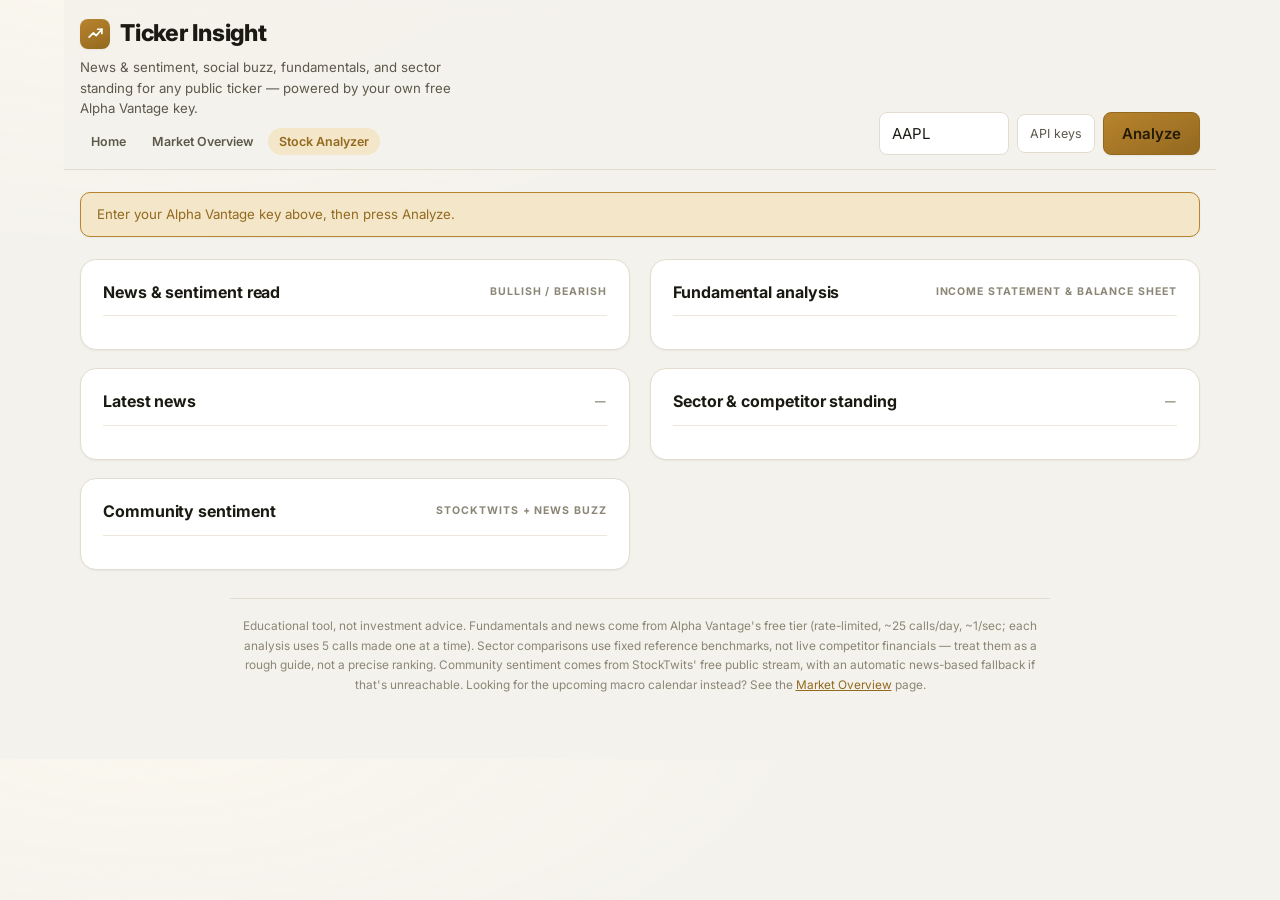
==== analyzer.html @ 5170d6c5 "Add initial Stock Analyzer HTML structure Stock Analyzer page (5 of 6): the ticker search, banner, o" ====
<!doctype html>
<html lang="en">
<head>
<meta charset="utf-8">
<meta name="viewport" content="width=device-width,initial-scale=1">
<title>Stock Analyzer · Ticker Insight</title>
<link rel="preconnect" href="https://fonts.googleapis.com">
<link rel="preconnect" href="https://fonts.gstatic.com" crossorigin>
<link href="https://fonts.googleapis.com/css2?family=Inter:wght@400;500;600;700;800&family=JetBrains+Mono:wght@500;600;700&display=swap" rel="stylesheet">
<link rel="stylesheet" href="style.css">
</head>
<body>
<div class="wrap">

  <div class="topbar">
    <div class="brandline">
      <h1><span class="brand-mark" aria-hidden="true"><svg viewBox="0 0 24 24" fill="none" xmlns="http://www.w3.org/2000/svg"><path d="M3 17L9 11L13 15L21 6" stroke="white" stroke-width="2.4" stroke-linecap="round" stroke-linejoin="round"/><path d="M21 6H15M21 6V12" stroke="white" stroke-width="2.4" stroke-linecap="round" stroke-linejoin="round"/></svg></span>Ticker Insight</h1>
      <p>News &amp; sentiment, social buzz, fundamentals, and sector standing for any public ticker — powered by your own free Alpha Vantage key.</p>
      <nav class="pagenav">
        <a href="index.html">Home</a>
        <a href="overview.html">Market Overview</a>
        <a href="analyzer.html" class="active">Stock Analyzer</a>
      </nav>
    </div>
    <form id="searchForm" autocomplete="off">
      <input type="text" id="tickerInput" placeholder="AAPL" maxlength="8" value="AAPL">
      <details class="keys" id="keybox">
        <summary id="keySummary">API keys</summary>
        <div class="keypanel">
          <p>Free key at <a href="https://www.alphavantage.co/support/#api-key" target="_blank" rel="noopener">alphavantage.co</a> (required, ~25 req/day, this page uses 5 per analysis).</p>
          <label for="avKey">Alpha Vantage key</label>
          <input type="password" id="avKey" placeholder="required">
          <p>Social sentiment comes from StockTwits' free public symbol stream — no key needed. If it's unreachable, the page automatically falls back to a news-based buzz proxy instead.</p>
          <button type="button" class="ghost" id="saveKeys">Save</button>
        </div>
      </details>
      <button type="submit" id="goBtn">Analyze</button>
    </form>
  </div>

  <div id="banner" class="banner example">Enter your Alpha Vantage key above, then press Analyze.</div>

  <div class="overview" id="overview" style="display:none;"></div>

  <div class="grid">
    <div class="col" style="display:flex;flex-direction:column;gap:18px;">

      <div class="card">
        <div class="card-head"><h2>News &amp; sentiment read</h2><span class="eyebrow">Bullish / bearish</span></div>
        <div id="sentimentVerdict"></div>
      </div>

      <div class="card">
        <div class="card-head"><h2>Latest news</h2><span class="eyebrow" id="newsCount">—</span></div>
        <div id="newsList"></div>
      </div>

      <div class="card">
        <div class="card-head"><h2>Community sentiment</h2><span class="eyebrow">StockTwits + news buzz</span></div>
        <div id="xSection"></div>
      </div>

    </div>

    <div class="col" style="display:flex;flex-direction:column;gap:18px;">

      <div class="card">
        <div class="card-head"><h2>Fundamental analysis</h2><span class="eyebrow">Income statement &amp; balance sheet</span></div>
        <table class="metrics" id="fundTable"></table>
      </div>

      <div class="card">
        <div class="card-head"><h2>Sector &amp; competitor standing</h2><span class="eyebrow" id="sectorName">—</span></div>
        <div id="rankSection"></div>
      </div>

    </div>
  </div>

  <footer>
    Educational tool, not investment advice. Fundamentals and news come from Alpha Vantage's free tier (rate-limited, ~25 calls/day, ~1/sec; each analysis uses 5 calls made one at a time). Sector comparisons use fixed reference benchmarks, not live competitor financials — treat them as a rough guide, not a precise ranking. Community sentiment comes from StockTwits' free public stream, with an automatic news-based fallback if that's unreachable. Looking for the upcoming macro calendar instead? See the <a href="overview.html">Market Overview</a> page.
  </footer>
</div>

<script src="shared.js"></script>
<script>
(function(){
"use strict";

const els = {
  tickerInput: document.getElementById('tickerInput'),
  avKey: document.getElementById('avKey'),
  saveKeys: document.getElementById('saveKeys'),
  keybox: document.getElementById('keybox'),
  keySummary: document.getElementById('keySummary'),
  form: document.getElementById('searchForm'),
  goBtn: document.getElementById('goBtn'),
  banner: document.getElementById('banner'),
  overview: document.getElementById('overview'),
  sentimentVerdict: document.getElementById('sentimentVerdict'),
  newsList: document.getElementById('newsList'),
  newsCount: document.getElementById('newsCount'),
  xSection: document.getElementById('xSection'),
  fundTable: document.getElementById('fundTable'),
  sectorName: document.getElementById('sectorName'),
  rankSection: document.getElementById('rankSection'),
};

(function initKeys(){
  const av = loadK('ti_av_key');
  if(av) els.avKey.value = av;
  els.keySummary.textContent = av ? 'API keys saved ✓' : 'API keys';
})();
els.saveKeys.addEventListener('click', function(){
  saveK('ti_av_key', els.avKey.value.trim());
  els.keySummary.textContent = els.avKey.value.trim() ? 'API keys saved ✓' : 'API keys';
  els.keybox.removeAttribute('open');
});

function setBanner(kind,msg){ els.banner.className = 'banner'+(kind?' '+kind:''); els.banner.textContent = msg; }

/* ---------------- sector reference benchmarks (static, approximate) ---------------- */
const SECTOR_REF = [
  {match:['TECHNOLOGY'], pe:28, margin:0.18, growth:0.10, peers:['AAPL','MSFT','GOOGL','NVDA','META']},
  {match:['HEALTH'], pe:22, margin:0.12, growth:0.08, peers:['JNJ','UNH','PFE','ABBV','LLY']},
  {match:['FINANC'], pe:14, margin:0.22, growth:0.06, peers:['JPM','BAC','WFC','GS','MS']},
  {match:['CONSUMER CYCLICAL','CONSUMER DISCRETIONARY'], pe:20, margin:0.08, growth:0.09, peers:['AMZN','TSLA','HD','MCD','NKE']},
  {match:['CONSUMER DEFENSIVE','CONSUMER STAPLES'], pe:19, margin:0.09, growth:0.04, peers:['PG','KO','PEP','WMT','COST']},
  {match:['ENERGY'], pe:11, margin:0.10, growth:0.05, peers:['XOM','CVX','COP','SLB','EOG']},
  {match:['INDUSTRIAL'], pe:19, margin:0.09, growth:0.06, peers:['CAT','HON','UPS','GE','BA']},
  {match:['UTILIT'], pe:17, margin:0.11, growth:0.03, peers:['NEE','DUK','SO','AEP','EXC']},
  {match:['REAL ESTATE'], pe:35, margin:0.25, growth:0.04, peers:['PLD','AMT','EQIX','SPG','O']},
  {match:['MATERIAL'], pe:16, margin:0.10, growth:0.04, peers:['LIN','SHW','FCX','NEM','DOW']},
  {match:['COMMUNICATION'], pe:19, margin:0.14, growth:0.06, peers:['GOOGL','META','NFLX','DIS','TMUS']},
];
const SECTOR_DEFAULT = {pe:20, margin:0.12, growth:0.07, peers:[]};
function sectorRef(sectorStr){
  const s = (sectorStr||'').toUpperCase();
  for(const row of SECTOR_REF){ if(row.match.some(m=>s.includes(m))) return row; }
  return SECTOR_DEFAULT;
}

function renderOverview(d){
  els.overview.style.display = 'flex';
  const cls = d.change>=0 ? 'up' : 'down';
  const arrow = d.change>=0 ? '▲' : '▼';
  els.overview.innerHTML =
    '<div class="ov-id"><div class="tick">'+d.ticker+' · '+(d.exchange||'—')+'</div><h2>'+d.name+'</h2><div class="sub">'+(d.sector||'')+(d.industry?' · '+d.industry:'')+'</div></div>'+
    '<div class="ov-price"><span class="px">$'+d.price.toFixed(2)+'</span><span class="chg '+cls+'">'+arrow+' '+Math.abs(d.change).toFixed(2)+' ('+Math.abs(d.changePct).toFixed(2)+'%)</span></div>';
}

function renderSentiment(newsFeed, ticker){
  if(!newsFeed.length){
    els.sentimentVerdict.innerHTML = '<div class="verdict-note">No recent news found to gauge sentiment from.</div>';
    return;
  }
  let scoreSum = 0, n = 0;
  newsFeed.forEach(item=>{
    const tk = (item.ticker_sentiment||[]).find(t=>t.ticker===ticker);
    const s = tk ? num(tk.ticker_sentiment_score) : num(item.overall_sentiment_score);
    if(s!==null){ scoreSum += s; n++; }
  });
  const avgScore = n ? scoreSum/n : 0;
  let label, cls;
  if(avgScore >= 0.15){ label = 'Bullish'; cls = 'bullish'; }
  else if(avgScore <= -0.15){ label = 'Bearish'; cls = 'bearish'; }
  else { label = 'Neutral / mixed'; cls = 'neutral'; }
  els.sentimentVerdict.innerHTML =
    '<div class="verdict-row"><span class="verdict-pill '+cls+'">'+label+'</span><span class="verdict-note">Average sentiment score '+avgScore.toFixed(2)+' across '+n+' recent articles (Alpha Vantage NEWS_SENTIMENT).</span></div>';
}

function renderNews(newsFeed){
  els.newsCount.textContent = newsFeed.length + ' articles';
  if(!newsFeed.length){ els.newsList.innerHTML = '<p class="verdict-note">No recent news found for this ticker.</p>'; return; }
  els.newsList.innerHTML = newsFeed.slice(0,12).map(function(n){
    const cls = sentClass(n.overall_sentiment_label);
    let when = '';
    if(n.time_published && n.time_published.length>=8){
      const t = n.time_published;
      when = t.slice(4,6)+'/'+t.slice(6,8)+'/'+t.slice(0,4);
    }
    return '<div class="news-item"><div class="news-top"><a href="'+n.url+'" target="_blank" rel="noopener">'+n.title+'</a><span class="tag '+cls+'">'+(n.overall_sentiment_label||'—')+'</span></div>'+
      '<div class="meta">'+n.source+' · '+when+'</div></div>';
  }).join('');
}

function newsBuzzFallback(ticker, newsFeed, reason){
  const bullish = newsFeed.filter(n=>sentClass(n.overall_sentiment_label)==='bullish').length;
  const bearish = newsFeed.filter(n=>sentClass(n.overall_sentiment_label)==='bearish').length;
  els.xSection.innerHTML =
    '<p class="note">'+reason+' so this is a proxy built from recent news volume instead.</p>'+
    '<table class="metrics"><tr><td class="k">Bullish-leaning articles</td><td class="v">'+bullish+'</td></tr>'+
    '<tr><td class="k">Bearish-leaning articles</td><td class="v">'+bearish+'</td></tr></table>';
}

async function renderSocialSection(ticker, newsFeed){
  els.xSection.innerHTML = '<div class="skel" style="width:100%;height:60px;"></div>';
  try{
    // StockTwits' public symbol stream needs no key or login and is built for
    // exactly this — retail bullish/bearish tags on a ticker.
    const url = 'https://api.stocktwits.com/api/2/streams/symbol/'+encodeURIComponent(ticker)+'.json';
    const res = await fetch(url);
    if(!res.ok) throw new Error('StockTwits responded with '+res.status);
    const json = await res.json();
    const messages = json.messages || [];
    if(!messages.length){ throw new Error('no recent StockTwits messages for this ticker'); }

    let bull=0, bear=0, neu=0;
    messages.forEach(function(m){
      const s = m.entities && m.entities.sentiment && m.entities.sentiment.basic;
      if(s==='Bullish') bull++; else if(s==='Bearish') bear++; else neu++;
    });
    const total = messages.length;
    const cls = bull>bear ? 'bullish' : bear>bull ? 'bearish' : 'neutral';
    const label = bull>bear ? 'Leaning bullish' : bear>bull ? 'Leaning bearish' : 'Mixed / neutral';
    els.xSection.innerHTML =
      '<div class="verdict-row"><span class="verdict-pill '+cls+'">'+label+'</span><span class="verdict-note">'+total+' recent StockTwits posts mentioning $'+ticker+'.</span></div>'+
      '<table class="metrics" style="margin-top:8px;"><tr><td class="k">Bullish-tagged posts</td><td class="v">'+bull+'</td></tr>'+
      '<tr><td class="k">Bearish-tagged posts</td><td class="v">'+bear+'</td></tr>'+
      '<tr><td class="k">Untagged posts</td><td class="v">'+neu+'</td></tr></table>'+
      '<p class="note">From StockTwits\' free public symbol stream — no account needed. Tags are self-reported by posters, not a computed model.</p>';
  }catch(err){
    newsBuzzFallback(ticker, newsFeed, 'Could not reach StockTwits directly from the browser ('+err.message+'),');
  }
}

function metricRow(k,v){ return '<tr><td class="k">'+k+'</td><td class="v">'+v+'</td></tr>'; }

function renderFundamentals(ov, income, bal){
  const rows = [];
  const pe = num(ov.PERatio), peg = num(ov.PEGRatio);
  rows.push(metricRow('P/E ratio', pe!==null?pe.toFixed(1):'—'));
  rows.push(metricRow('PEG ratio', peg!==null?peg.toFixed(2):'—'));
  rows.push(metricRow('Profit margin', pct(num(ov.ProfitMargin))));
  rows.push(metricRow('Operating margin', pct(num(ov.OperatingMarginTTM))));
  rows.push(metricRow('Return on equity', pct(num(ov.ReturnOnEquityTTM))));

  // income statement YoY (most recent two annual reports)
  const ar = (income && income.annualReports) || [];
  if(ar.length >= 2){
    const rev0 = num(ar[0].totalRevenue), rev1 = num(ar[1].totalRevenue);
    const ni0 = num(ar[0].netIncome), ni1 = num(ar[1].netIncome);
    if(rev0!==null && rev1) rows.push(metricRow('Revenue YoY (annual)', pct((rev0-rev1)/Math.abs(rev1))));
    if(ni0!==null && ni1) rows.push(metricRow('Net income YoY (annual)', pct((ni0-ni1)/Math.abs(ni1))));
    rows.push(metricRow('Latest annual revenue', money(rev0)));
    rows.push(metricRow('Latest annual net income', money(ni0)));
  }
  rows.push(metricRow('Market cap', money(num(ov.MarketCapitalization))));
  rows.push(metricRow('Analyst target', num(ov.AnalystTargetPrice)!==null ? '$'+num(ov.AnalystTargetPrice).toFixed(2) : '—'));

  if(bal){
    const liab = num(bal.totalLiabilities), eq = num(bal.totalShareholderEquity);
    const ca = num(bal.totalCurrentAssets), cl = num(bal.totalCurrentLiabilities);
    rows.push(metricRow('Debt / equity', (liab!==null&&eq)?(liab/eq).toFixed(2):'—'));
    rows.push(metricRow('Current ratio', (ca!==null&&cl)?(ca/cl).toFixed(2):'—'));
  }
  els.fundTable.innerHTML = rows.join('');
}

function verdictTag(companyVal, sectorVal, higherIsBetter){
  if(companyVal===null || sectorVal===null || sectorVal===0) return {cls:'neutral', label:'n/a'};
  const ratio = companyVal/sectorVal;
  const better = higherIsBetter ? ratio>1.1 : ratio<0.9;
  const worse = higherIsBetter ? ratio<0.9 : ratio>1.1;
  if(better) return {cls:'bullish', label:'Above sector'};
  if(worse) return {cls:'bearish', label:'Below sector'};
  return {cls:'neutral', label:'In line'};
}

function renderRanking(ov, income, ticker){
  const sector = ov.Sector || ov.Industry || '';
  els.sectorName.textContent = sector || 'Unclassified';
  const ref = sectorRef(sector);

  const pe = num(ov.PERatio);
  const margin = num(ov.ProfitMargin);
  const ar = (income && income.annualReports) || [];
  let growth = null;
  if(ar.length>=2){
    const rev0=num(ar[0].totalRevenue), rev1=num(ar[1].totalRevenue);
    if(rev0!==null && rev1) growth = (rev0-rev1)/Math.abs(rev1);
  }

  const peV = verdictTag(pe, ref.pe, false); // lower P/E = cheaper = "better" here
  const mV = verdictTag(margin, ref.margin, true);
  const gV = verdictTag(growth, ref.growth, true);

  const tally = [peV,mV,gV].filter(v=>v.label!=='n/a');
  const bullCount = tally.filter(v=>v.cls==='bullish').length;
  const bearCount = tally.filter(v=>v.cls==='bearish').length;
  let tier, tierCls;
  if(bullCount>=2){ tier='Top of sector'; tierCls='bullish'; }
  else if(bearCount>=2){ tier='Below sector average'; tierCls='bearish'; }
  else { tier='Around sector average'; tierCls='neutral'; }

  const rows = [
    ['P/E ratio', pe!==null?pe.toFixed(1):'—', ref.pe.toFixed(1), peV],
    ['Profit margin', pct(margin), (ref.margin*100).toFixed(0)+'%', mV],
    ['Revenue growth (YoY)', pct(growth), (ref.growth*100).toFixed(0)+'%', gV],
  ];

  const tableHtml = '<table class="rank"><tr><th>Metric</th><th>'+ticker+'</th><th>Sector ref.</th><th></th></tr>'+
    rows.map(r=>'<tr><td>'+r[0]+'</td><td class="num">'+r[1]+'</td><td class="num">'+r[2]+'</td><td><span class="tag '+r[3].cls+'">'+r[3].label+'</span></td></tr>').join('')+
    '</table>';

  const peersHtml = ref.peers.length ? '<div class="peers">'+ref.peers.map(p=>'<span class="peer-chip">'+p+'</span>').join('')+'</div>' : '<p class="note">No reference peer list for this sector.</p>';

  els.rankSection.innerHTML =
    '<div class="verdict-row"><span class="tier-badge" style="background:var(--'+tierCls+'-soft);color:var(--'+tierCls+');">'+tier+'</span></div>'+
    tableHtml+
    '<p class="eyebrow" style="margin-top:6px;">Notable names in this sector</p>'+
    peersHtml+
    '<p class="note">Sector reference values are fixed, approximate benchmarks — not live-fetched competitor financials — so treat this as a rough compass, not a precise ranking.</p>';
}

async function runAnalysis(ticker){
  const avKey = els.avKey.value.trim();
  if(!avKey){ setBanner('error', 'Add your Alpha Vantage API key first (see API keys panel).'); return; }

  els.goBtn.disabled = true;
  try{
    // Alpha Vantage's free tier only allows ~1 request/second. Firing all 5 calls at
    // once trips its burst limit (it returns a "Note" warning instead of data), so we
    // space them out and fail fast if the ticker itself is bad.
    setBanner('', 'Fetching overview for '+ticker+'… (1/5)');
    const ov = await avFetch({function:'OVERVIEW', symbol:ticker}, avKey);
    if(!ov || !ov.Symbol) throw new Error('No fundamental data returned for "'+ticker+'" — check the ticker symbol.');

    await delay(1100);
    setBanner('', 'Fetching quote for '+ticker+'… (2/5)');
    const quote = await avFetch({function:'GLOBAL_QUOTE', symbol:ticker}, avKey);

    await delay(1100);
    setBanner('', 'Fetching news & sentiment for '+ticker+'… (3/5)');
    const newsRaw = await avFetch({function:'NEWS_SENTIMENT', tickers:ticker, limit:'30'}, avKey);

    await delay(1100);
    setBanner('', 'Fetching income statement for '+ticker+'… (4/5)');
    const income = await avFetch({function:'INCOME_STATEMENT', symbol:ticker}, avKey);

    await delay(1100);
    setBanner('', 'Fetching balance sheet for '+ticker+'… (5/5)');
    const bal = await avFetch({function:'BALANCE_SHEET', symbol:ticker}, avKey);

    const q = quote['Global Quote'] || {};
    const price = num(q['05. price']) || 0;
    const change = num(q['09. change']) || 0;
    const changePct = num((q['10. change percent']||'0').replace('%','')) || 0;

    renderOverview({
      ticker: ov.Symbol, name: ov.Name, exchange: ov.Exchange, sector: ov.Sector, industry: ov.Industry,
      price, change, changePct
    });

    const newsFeed = newsRaw.feed || [];
    renderSentiment(newsFeed, ticker);
    renderNews(newsFeed);
    await renderSocialSection(ticker, newsFeed);
    renderFundamentals(ov, income, (bal.quarterlyReports&&bal.quarterlyReports[0]) || (bal.annualReports&&bal.annualReports[0]) || null);
    renderRanking(ov, income, ticker);

    setBanner('', 'Loaded live data for '+ticker+'.');
  }catch(err){
    setBanner('error', err.message);
  }finally{
    els.goBtn.disabled = false;
  }
}

els.form.addEventListener('submit', function(e){
  e.preventDefault();
  const t = els.tickerInput.value.trim().toUpperCase();
  if(t) runAnalysis(t);
});

})();
</script>
</body>
</html>
---- style.css ----
:root{
  --bg:#f4f2ec; --card:#ffffff; --border:#e3ddcf; --border-soft:#edE8db;
  --ink:#1a1912; --ink-soft:#5c584c; --ink-faint:#8b8676;
  --accent:#b8842e; --accent-dark:#93691f; --accent-soft:#f3e6c9;
  --bull:#217a55; --bull-soft:#dcefe4; --bear:#a8402c; --bear-soft:#f6e0da;
  --neutral:#6b6656; --neutral-soft:#eae6da;
  /* aliases so the JS-built class/var names ("bullish"/"bearish") resolve to the same tones as bull/bear */
  --bullish:var(--bull); --bullish-soft:var(--bull-soft);
  --bearish:var(--bear); --bearish-soft:var(--bear-soft);
  --shadow-sm:0 1px 2px rgba(26,25,18,.05);
  --shadow-md:0 14px 34px -16px rgba(26,25,18,.22);
  --radius-lg:16px; --radius-md:10px; --radius-sm:8px;
}
/* Always light mode — dark-mode auto-switching removed by request. */
*{box-sizing:border-box;}
html{-webkit-font-smoothing:antialiased;}
body{margin:0;
  background:radial-gradient(1100px 520px at 12% -8%, #fbf8ef 0%, transparent 60%), var(--bg);
  color:var(--ink);font:15px/1.55 'Inter',-apple-system,BlinkMacSystemFont,"Segoe UI",sans-serif;padding:0 16px 64px;}
.wrap{max-width:1120px;margin:0 auto;display:flex;flex-direction:column;gap:22px;}
h1{font-size:1.45rem;margin:0;font-weight:800;letter-spacing:-.01em;display:flex;align-items:center;gap:10px;}
h2{font-size:1rem;margin:0;font-weight:700;letter-spacing:-.005em;}
a{color:var(--accent-dark);}
a:hover{color:var(--accent);}
.brand-mark{flex:0 0 auto;width:30px;height:30px;border-radius:8px;background:linear-gradient(155deg,var(--accent) 0%,var(--accent-dark) 100%);display:flex;align-items:center;justify-content:center;box-shadow:var(--shadow-sm);}
.brand-mark svg{width:17px;height:17px;display:block;}
.brand-mark.large{width:56px;height:56px;border-radius:14px;}
.brand-mark.large svg{width:30px;height:30px;}
.topbar{position:sticky;top:0;z-index:20;margin:0 -16px;padding:16px 16px 14px;background:rgba(244,242,236,.88);backdrop-filter:blur(10px);-webkit-backdrop-filter:blur(10px);display:flex;flex-wrap:wrap;gap:14px;justify-content:space-between;align-items:flex-end;border-bottom:1px solid var(--border);}
.topbar .brandline{display:flex;flex-direction:column;gap:5px;}
.topbar p{margin:0;color:var(--ink-soft);font-size:0.83rem;max-width:48ch;}
.pagenav{display:flex;gap:4px;margin-top:4px;}
.pagenav a{font-size:.78rem;font-weight:600;color:var(--ink-soft);text-decoration:none;padding:4px 11px;border-radius:999px;transition:background .15s,color .15s;}
.pagenav a:hover{background:var(--neutral-soft);color:var(--ink);}
.pagenav a.active{background:var(--accent-soft);color:var(--accent-dark);}
form{display:flex;flex-wrap:wrap;gap:8px;align-items:center;}
input[type=text],input[type=password]{font:inherit;padding:9px 12px;border-radius:var(--radius-sm);border:1px solid var(--border);background:var(--card);color:var(--ink);width:130px;transition:border-color .15s,box-shadow .15s;}
input[type=text]:focus,input[type=password]:focus{outline:none;border-color:var(--accent);box-shadow:0 0 0 3px var(--accent-soft);}
button{font:inherit;font-weight:600;padding:9px 18px;border-radius:var(--radius-sm);border:1px solid var(--accent-dark);background:linear-gradient(155deg,var(--accent) 0%,var(--accent-dark) 100%);color:#241a06;cursor:pointer;box-shadow:var(--shadow-sm);transition:transform .12s ease,box-shadow .12s ease,opacity .12s ease;}
button:hover{box-shadow:var(--shadow-md);transform:translateY(-1px);}
button:active{transform:translateY(0);}
button.ghost{background:transparent;color:var(--ink-soft);border-color:var(--border);font-weight:600;box-shadow:none;}
button.ghost:hover{border-color:var(--accent);color:var(--accent-dark);box-shadow:none;transform:none;}
button:disabled{opacity:.55;cursor:progress;transform:none;box-shadow:none;}
details.keys{position:relative;}
details.keys summary{list-style:none;cursor:pointer;font-size:.78rem;color:var(--ink-soft);padding:9px 12px;border:1px solid var(--border);border-radius:var(--radius-sm);background:var(--card);transition:border-color .15s;}
details.keys summary:hover{border-color:var(--accent);}
details.keys summary::-webkit-details-marker{display:none;}
.keypanel{position:absolute;right:0;top:calc(100% + 6px);z-index:5;background:var(--card);border:1px solid var(--border);border-radius:var(--radius-md);padding:16px;width:300px;display:flex;flex-direction:column;gap:10px;box-shadow:var(--shadow-md);}
.keypanel p{font-size:.78rem;color:var(--ink-soft);margin:0;line-height:1.5;}
.keypanel label{font-size:.68rem;text-transform:uppercase;letter-spacing:.06em;color:var(--ink-faint);font-weight:700;}
.banner{font-size:.83rem;padding:11px 16px;border-radius:var(--radius-md);border:1px solid var(--border);background:var(--card);color:var(--ink-soft);box-shadow:var(--shadow-sm);}
.banner.error{background:var(--bear-soft);border-color:var(--bear);color:var(--bear);}
.banner.example{background:var(--accent-soft);border-color:var(--accent);color:var(--accent-dark);}
.overview{background:var(--card);border:1px solid var(--border);border-radius:var(--radius-lg);padding:20px 24px;display:flex;flex-wrap:wrap;gap:20px;justify-content:space-between;box-shadow:var(--shadow-md);}
.ov-id .tick{font-family:'JetBrains Mono',ui-monospace,monospace;font-size:.72rem;color:var(--accent-dark);background:var(--accent-soft);padding:2px 9px;border-radius:999px;display:inline-block;font-weight:700;letter-spacing:.02em;}
.ov-id h2{font-size:1.4rem;margin-top:7px;font-weight:800;letter-spacing:-.01em;}
.ov-id .sub{color:var(--ink-soft);font-size:.82rem;margin-top:2px;}
.ov-price{display:flex;flex-direction:column;justify-content:center;align-items:flex-end;gap:5px;}
.px{font-family:'JetBrains Mono',ui-monospace,monospace;font-size:1.7rem;font-weight:700;letter-spacing:-.01em;}
.chg{font-family:'JetBrains Mono',ui-monospace,monospace;font-weight:700;font-size:.85rem;padding:3px 10px;border-radius:999px;width:fit-content;}
.chg.up{color:var(--bull);background:var(--bull-soft);} .chg.down{color:var(--bear);background:var(--bear-soft);}
.grid{display:grid;grid-template-columns:1fr 1fr;gap:20px;align-items:start;}
@media (max-width:840px){.grid{grid-template-columns:1fr;} .topbar{position:static;backdrop-filter:none;-webkit-backdrop-filter:none;}}
.card{background:var(--card);border:1px solid var(--border);border-radius:var(--radius-lg);padding:20px 22px;display:flex;flex-direction:column;gap:13px;box-shadow:var(--shadow-sm);transition:box-shadow .18s ease,border-color .18s ease;}
.card:hover{box-shadow:var(--shadow-md);border-color:var(--border-soft);}
.card-head{display:flex;justify-content:space-between;align-items:center;gap:8px;padding-bottom:11px;border-bottom:1px solid var(--border-soft);}
.eyebrow{font-size:.66rem;text-transform:uppercase;letter-spacing:.09em;color:var(--ink-faint);font-weight:700;}
.verdict-row{display:flex;align-items:center;gap:12px;flex-wrap:wrap;}
.verdict-pill{font-weight:700;font-size:.92rem;padding:7px 16px;border-radius:999px;}
.verdict-pill.bullish{background:var(--bull-soft);color:var(--bull);}
.verdict-pill.bearish{background:var(--bear-soft);color:var(--bear);}
.verdict-pill.neutral{background:var(--neutral-soft);color:var(--neutral);}
.verdict-note{font-size:.82rem;color:var(--ink-soft);}
.news-item{padding-block:12px;border-bottom:1px solid var(--border-soft);display:flex;flex-direction:column;gap:4px;}
.news-item:first-child{padding-top:2px;}
.news-item:last-child{border-bottom:none;padding-bottom:0;}
.news-top{display:flex;justify-content:space-between;gap:10px;align-items:baseline;}
.news-item a{font-weight:600;font-size:.88rem;text-decoration:none;color:var(--ink);}
.news-item a:hover{color:var(--accent-dark);text-decoration:underline;}
.tag{font-size:.64rem;font-weight:700;padding:2px 7px;border-radius:5px;white-space:nowrap;letter-spacing:.01em;}
.tag.bullish{background:var(--bull-soft);color:var(--bull);} .tag.bearish{background:var(--bear-soft);color:var(--bear);} .tag.neutral{background:var(--neutral-soft);color:var(--neutral);}
.meta{font-size:.71rem;color:var(--ink-faint);font-family:'JetBrains Mono',ui-monospace,monospace;}
table.metrics{width:100%;border-collapse:collapse;font-size:.85rem;}
table.metrics tr{transition:background .12s;}
table.metrics tr:hover{background:var(--bg);}
table.metrics td{padding:8px 4px;border-bottom:1px solid var(--border-soft);}
table.metrics tr:last-child td{border-bottom:none;}
table.metrics td.k{color:var(--ink-soft);}
table.metrics td.v{font-family:'JetBrains Mono',ui-monospace,monospace;text-align:right;font-weight:700;}
table.rank{width:100%;border-collapse:collapse;font-size:.83rem;}
table.rank th{text-align:left;font-size:.66rem;text-transform:uppercase;letter-spacing:.06em;color:var(--ink-faint);font-weight:700;padding-bottom:8px;border-bottom:1px solid var(--border);}
table.rank td{padding:9px 5px;border-bottom:1px solid var(--border-soft);}
table.rank tr:last-child td{border-bottom:none;}
table.rank td.num{font-family:'JetBrains Mono',ui-monospace,monospace;text-align:right;}
.tier-badge{display:inline-block;font-weight:700;padding:5px 14px;border-radius:999px;font-size:.85rem;}
.peers{display:flex;flex-wrap:wrap;gap:7px;}
.peer-chip{font-family:'JetBrains Mono',ui-monospace,monospace;font-size:.74rem;background:var(--neutral-soft);color:var(--ink-soft);padding:4px 10px;border-radius:999px;font-weight:600;}
.note{font-size:.76rem;color:var(--ink-faint);line-height:1.55;}
.cal-sub{display:flex;flex-direction:column;gap:10px;}
.cal-row{display:flex;gap:14px;align-items:flex-start;padding-block:11px;border-bottom:1px solid var(--border-soft);}
.cal-row:last-child{border-bottom:none;}
.cal-date{flex:0 0 auto;width:58px;text-align:center;background:var(--neutral-soft);border-radius:var(--radius-sm);padding:7px 2px;}
.cal-date .mon{font-size:.6rem;text-transform:uppercase;letter-spacing:.05em;color:var(--ink-faint);font-weight:700;}
.cal-date .day{font-family:'JetBrains Mono',ui-monospace,monospace;font-size:1.05rem;font-weight:700;color:var(--ink);}
.cal-body{flex:1;min-width:0;display:flex;flex-direction:column;gap:4px;}
.cal-top{display:flex;align-items:baseline;gap:8px;flex-wrap:wrap;}
.cal-title{font-weight:600;font-size:.85rem;}
.cal-when{font-size:.7rem;font-family:'JetBrains Mono',ui-monospace,monospace;color:var(--accent-dark);white-space:nowrap;margin-left:auto;font-weight:600;}
.cal-desc{font-size:.78rem;color:var(--ink-soft);}
.cal-cat{font-size:.6rem;font-weight:700;text-transform:uppercase;letter-spacing:.05em;padding:2px 8px;border-radius:5px;background:var(--accent-soft);color:var(--accent-dark);white-space:nowrap;}
.skel{background:linear-gradient(90deg,var(--neutral-soft) 25%,var(--border) 37%,var(--neutral-soft) 63%);background-size:400% 100%;animation:sh 1.3s ease infinite;border-radius:8px;height:14px;}
@keyframes sh{0%{background-position:100% 0}100%{background-position:0 0}}
footer{font-size:.74rem;color:var(--ink-faint);text-align:center;padding-top:18px;margin-top:6px;border-top:1px solid var(--border);line-height:1.65;max-width:820px;margin-inline:auto;}

/* ---------------- cover page ---------------- */
.cover-wrap{min-height:calc(100vh - 64px);display:flex;flex-direction:column;justify-content:center;align-items:center;text-align:center;gap:44px;padding-top:48px;}
.hero{display:flex;flex-direction:column;align-items:center;gap:16px;max-width:640px;}
.hero h1{font-size:2.1rem;flex-direction:column;gap:14px;}
.hero-sub{color:var(--ink-soft);font-size:1rem;line-height:1.65;margin:0;}
.cover-grid{display:grid;grid-template-columns:1fr 1fr;gap:20px;width:100%;max-width:820px;}
@media (max-width:700px){.cover-grid{grid-template-columns:1fr;}}
.cover-card{background:var(--card);border:1px solid var(--border);border-radius:var(--radius-lg);padding:28px 26px;text-align:left;text-decoration:none;color:inherit;display:flex;flex-direction:column;gap:8px;box-shadow:var(--shadow-sm);transition:box-shadow .18s ease,transform .18s ease,border-color .18s ease;}
.cover-card:hover{box-shadow:var(--shadow-md);transform:translateY(-3px);border-color:var(--accent);}
.cover-card h2{font-size:1.15rem;}
.cover-card p{color:var(--ink-soft);font-size:.88rem;margin:0;line-height:1.55;}
.cover-arrow{margin-top:6px;font-weight:700;font-size:.83rem;color:var(--accent-dark);}
.cover-wrap footer{margin-top:0;}
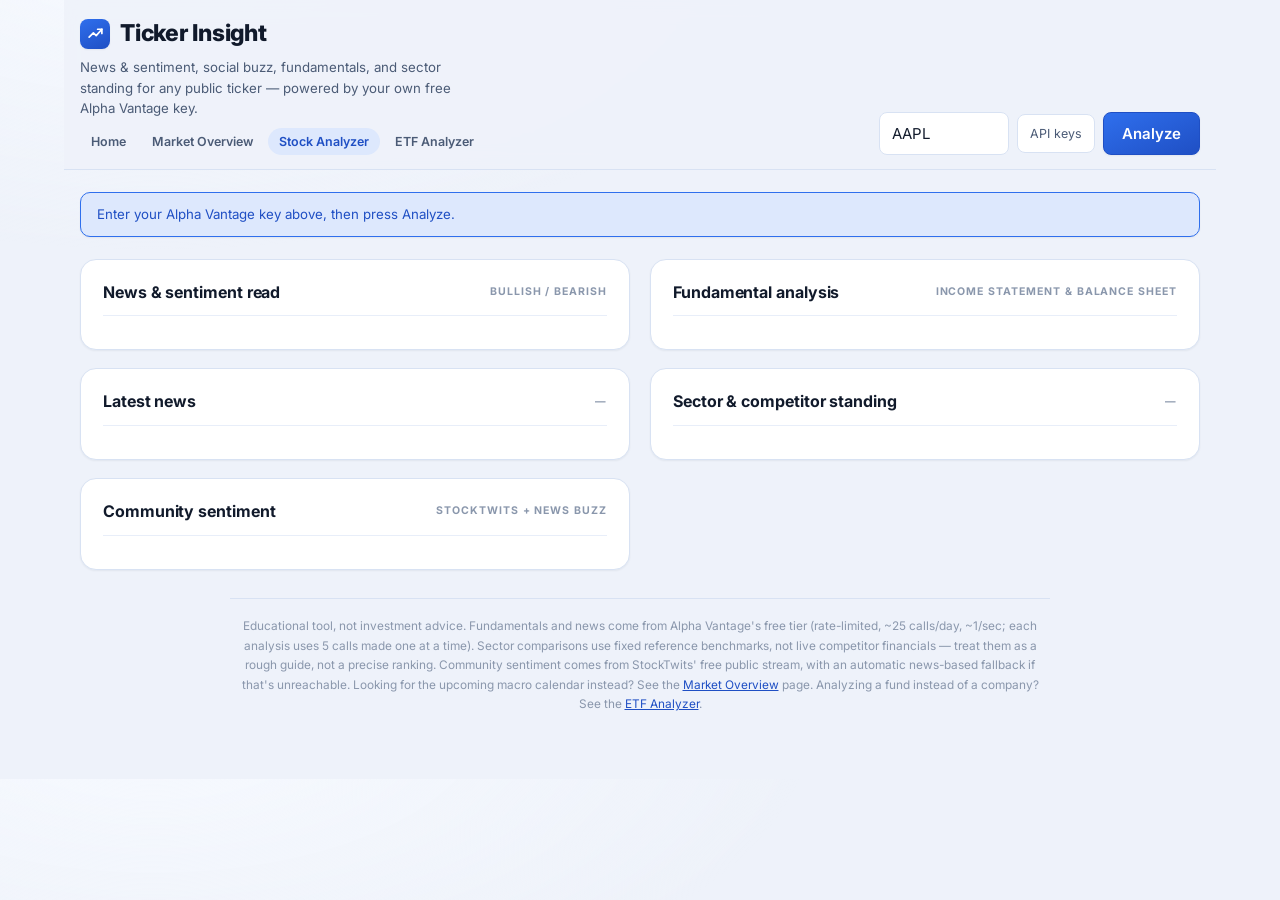
==== commit 0639570d: "Add ETF Analyzer to nav and footer (5 of 6) Added a link to the ETF Analyzer in the navigation and f" ====
--- a/analyzer.html
+++ b/analyzer.html
@@ -20,6 +20,7 @@
         <a href="index.html">Home</a>
         <a href="overview.html">Market Overview</a>
         <a href="analyzer.html" class="active">Stock Analyzer</a>
+        <a href="etf.html">ETF Analyzer</a>
       </nav>
     </div>
     <form id="searchForm" autocomplete="off">
@@ -78,7 +79,7 @@
   </div>
 
   <footer>
-    Educational tool, not investment advice. Fundamentals and news come from Alpha Vantage's free tier (rate-limited, ~25 calls/day, ~1/sec; each analysis uses 5 calls made one at a time). Sector comparisons use fixed reference benchmarks, not live competitor financials — treat them as a rough guide, not a precise ranking. Community sentiment comes from StockTwits' free public stream, with an automatic news-based fallback if that's unreachable. Looking for the upcoming macro calendar instead? See the <a href="overview.html">Market Overview</a> page.
+    Educational tool, not investment advice. Fundamentals and news come from Alpha Vantage's free tier (rate-limited, ~25 calls/day, ~1/sec; each analysis uses 5 calls made one at a time). Sector comparisons use fixed reference benchmarks, not live competitor financials — treat them as a rough guide, not a precise ranking. Community sentiment comes from StockTwits' free public stream, with an automatic news-based fallback if that's unreachable. Looking for the upcoming macro calendar instead? See the <a href="overview.html">Market Overview</a> page. Analyzing a fund instead of a company? See the <a href="etf.html">ETF Analyzer</a>.
   </footer>
 </div>
 
--- a/style.css
+++ b/style.css
@@ -1,21 +1,21 @@
 :root{
-  --bg:#f4f2ec; --card:#ffffff; --border:#e3ddcf; --border-soft:#edE8db;
-  --ink:#1a1912; --ink-soft:#5c584c; --ink-faint:#8b8676;
-  --accent:#b8842e; --accent-dark:#93691f; --accent-soft:#f3e6c9;
-  --bull:#217a55; --bull-soft:#dcefe4; --bear:#a8402c; --bear-soft:#f6e0da;
-  --neutral:#6b6656; --neutral-soft:#eae6da;
+  --bg:#eef2fa; --card:#ffffff; --border:#d8e2f3; --border-soft:#e8eef9;
+  --ink:#111a2b; --ink-soft:#4b5b76; --ink-faint:#8a97ac;
+  --accent:#2f6fed; --accent-dark:#1f4fc4; --accent-soft:#dde8fd;
+  --bull:#12875a; --bull-soft:#dcf2e6; --bear:#c23a3a; --bear-soft:#f9e0e0;
+  --neutral:#57647c; --neutral-soft:#e6ecf7;
   /* aliases so the JS-built class/var names ("bullish"/"bearish") resolve to the same tones as bull/bear */
   --bullish:var(--bull); --bullish-soft:var(--bull-soft);
   --bearish:var(--bear); --bearish-soft:var(--bear-soft);
-  --shadow-sm:0 1px 2px rgba(26,25,18,.05);
-  --shadow-md:0 14px 34px -16px rgba(26,25,18,.22);
+  --shadow-sm:0 1px 2px rgba(17,26,43,.06);
+  --shadow-md:0 14px 34px -16px rgba(17,26,43,.24);
   --radius-lg:16px; --radius-md:10px; --radius-sm:8px;
 }
 /* Always light mode — dark-mode auto-switching removed by request. */
 *{box-sizing:border-box;}
 html{-webkit-font-smoothing:antialiased;}
 body{margin:0;
-  background:radial-gradient(1100px 520px at 12% -8%, #fbf8ef 0%, transparent 60%), var(--bg);
+  background:radial-gradient(1100px 520px at 12% -8%, #f7faff 0%, transparent 60%), var(--bg);
   color:var(--ink);font:15px/1.55 'Inter',-apple-system,BlinkMacSystemFont,"Segoe UI",sans-serif;padding:0 16px 64px;}
 .wrap{max-width:1120px;margin:0 auto;display:flex;flex-direction:column;gap:22px;}
 h1{font-size:1.45rem;margin:0;font-weight:800;letter-spacing:-.01em;display:flex;align-items:center;gap:10px;}
@@ -26,7 +26,7 @@
 .brand-mark svg{width:17px;height:17px;display:block;}
 .brand-mark.large{width:56px;height:56px;border-radius:14px;}
 .brand-mark.large svg{width:30px;height:30px;}
-.topbar{position:sticky;top:0;z-index:20;margin:0 -16px;padding:16px 16px 14px;background:rgba(244,242,236,.88);backdrop-filter:blur(10px);-webkit-backdrop-filter:blur(10px);display:flex;flex-wrap:wrap;gap:14px;justify-content:space-between;align-items:flex-end;border-bottom:1px solid var(--border);}
+.topbar{position:sticky;top:0;z-index:20;margin:0 -16px;padding:16px 16px 14px;background:rgba(238,242,250,.88);backdrop-filter:blur(10px);-webkit-backdrop-filter:blur(10px);display:flex;flex-wrap:wrap;gap:14px;justify-content:space-between;align-items:flex-end;border-bottom:1px solid var(--border);}
 .topbar .brandline{display:flex;flex-direction:column;gap:5px;}
 .topbar p{margin:0;color:var(--ink-soft);font-size:0.83rem;max-width:48ch;}
 .pagenav{display:flex;gap:4px;margin-top:4px;}
@@ -36,7 +36,7 @@
 form{display:flex;flex-wrap:wrap;gap:8px;align-items:center;}
 input[type=text],input[type=password]{font:inherit;padding:9px 12px;border-radius:var(--radius-sm);border:1px solid var(--border);background:var(--card);color:var(--ink);width:130px;transition:border-color .15s,box-shadow .15s;}
 input[type=text]:focus,input[type=password]:focus{outline:none;border-color:var(--accent);box-shadow:0 0 0 3px var(--accent-soft);}
-button{font:inherit;font-weight:600;padding:9px 18px;border-radius:var(--radius-sm);border:1px solid var(--accent-dark);background:linear-gradient(155deg,var(--accent) 0%,var(--accent-dark) 100%);color:#241a06;cursor:pointer;box-shadow:var(--shadow-sm);transition:transform .12s ease,box-shadow .12s ease,opacity .12s ease;}
+button{font:inherit;font-weight:600;padding:9px 18px;border-radius:var(--radius-sm);border:1px solid var(--accent-dark);background:linear-gradient(155deg,var(--accent) 0%,var(--accent-dark) 100%);color:#ffffff;cursor:pointer;box-shadow:var(--shadow-sm);transition:transform .12s ease,box-shadow .12s ease,opacity .12s ease;}
 button:hover{box-shadow:var(--shadow-md);transform:translateY(-1px);}
 button:active{transform:translateY(0);}
 button.ghost{background:transparent;color:var(--ink-soft);border-color:var(--border);font-weight:600;box-shadow:none;}
@@ -93,7 +93,9 @@
 table.rank td{padding:9px 5px;border-bottom:1px solid var(--border-soft);}
 table.rank tr:last-child td{border-bottom:none;}
 table.rank td.num{font-family:'JetBrains Mono',ui-monospace,monospace;text-align:right;}
-.tier-badge{display:inline-block;font-weight:700;padding:5px 14px;border-radius:999px;font-size:.85rem;}
+table.rank tr.self-row{background:var(--accent-soft);}
+table.rank tr.self-row td{font-weight:700;}
+.tier-badge{display:inline-block;font-weight:700;padding:5px 14px;border-radius:999px;font-size:.85rem;background:var(--neutral-soft);color:var(--neutral);}
 .peers{display:flex;flex-wrap:wrap;gap:7px;}
 .peer-chip{font-family:'JetBrains Mono',ui-monospace,monospace;font-size:.74rem;background:var(--neutral-soft);color:var(--ink-soft);padding:4px 10px;border-radius:999px;font-weight:600;}
 .note{font-size:.76rem;color:var(--ink-faint);line-height:1.55;}
@@ -113,12 +115,19 @@
 @keyframes sh{0%{background-position:100% 0}100%{background-position:0 0}}
 footer{font-size:.74rem;color:var(--ink-faint);text-align:center;padding-top:18px;margin-top:6px;border-top:1px solid var(--border);line-height:1.65;max-width:820px;margin-inline:auto;}
 
+/* ---------------- sector exposure bars (ETF analyzer) ---------------- */
+.sector-bar-row{display:flex;align-items:center;gap:10px;font-size:.8rem;padding-block:5px;}
+.sector-bar-name{flex:0 0 150px;color:var(--ink-soft);white-space:nowrap;overflow:hidden;text-overflow:ellipsis;}
+.sector-bar-track{flex:1;background:var(--neutral-soft);border-radius:999px;height:8px;overflow:hidden;}
+.sector-bar-fill{display:block;height:100%;background:linear-gradient(90deg,var(--accent) 0%,var(--accent-dark) 100%);border-radius:999px;}
+.sector-bar-pct{flex:0 0 46px;text-align:right;font-family:'JetBrains Mono',ui-monospace,monospace;font-weight:700;color:var(--ink);}
+
 /* ---------------- cover page ---------------- */
 .cover-wrap{min-height:calc(100vh - 64px);display:flex;flex-direction:column;justify-content:center;align-items:center;text-align:center;gap:44px;padding-top:48px;}
 .hero{display:flex;flex-direction:column;align-items:center;gap:16px;max-width:640px;}
 .hero h1{font-size:2.1rem;flex-direction:column;gap:14px;}
 .hero-sub{color:var(--ink-soft);font-size:1rem;line-height:1.65;margin:0;}
-.cover-grid{display:grid;grid-template-columns:1fr 1fr;gap:20px;width:100%;max-width:820px;}
+.cover-grid{display:grid;grid-template-columns:repeat(auto-fit,minmax(230px,1fr));gap:20px;width:100%;max-width:960px;}
 @media (max-width:700px){.cover-grid{grid-template-columns:1fr;}}
 .cover-card{background:var(--card);border:1px solid var(--border);border-radius:var(--radius-lg);padding:28px 26px;text-align:left;text-decoration:none;color:inherit;display:flex;flex-direction:column;gap:8px;box-shadow:var(--shadow-sm);transition:box-shadow .18s ease,transform .18s ease,border-color .18s ease;}
 .cover-card:hover{box-shadow:var(--shadow-md);transform:translateY(-3px);border-color:var(--accent);}
